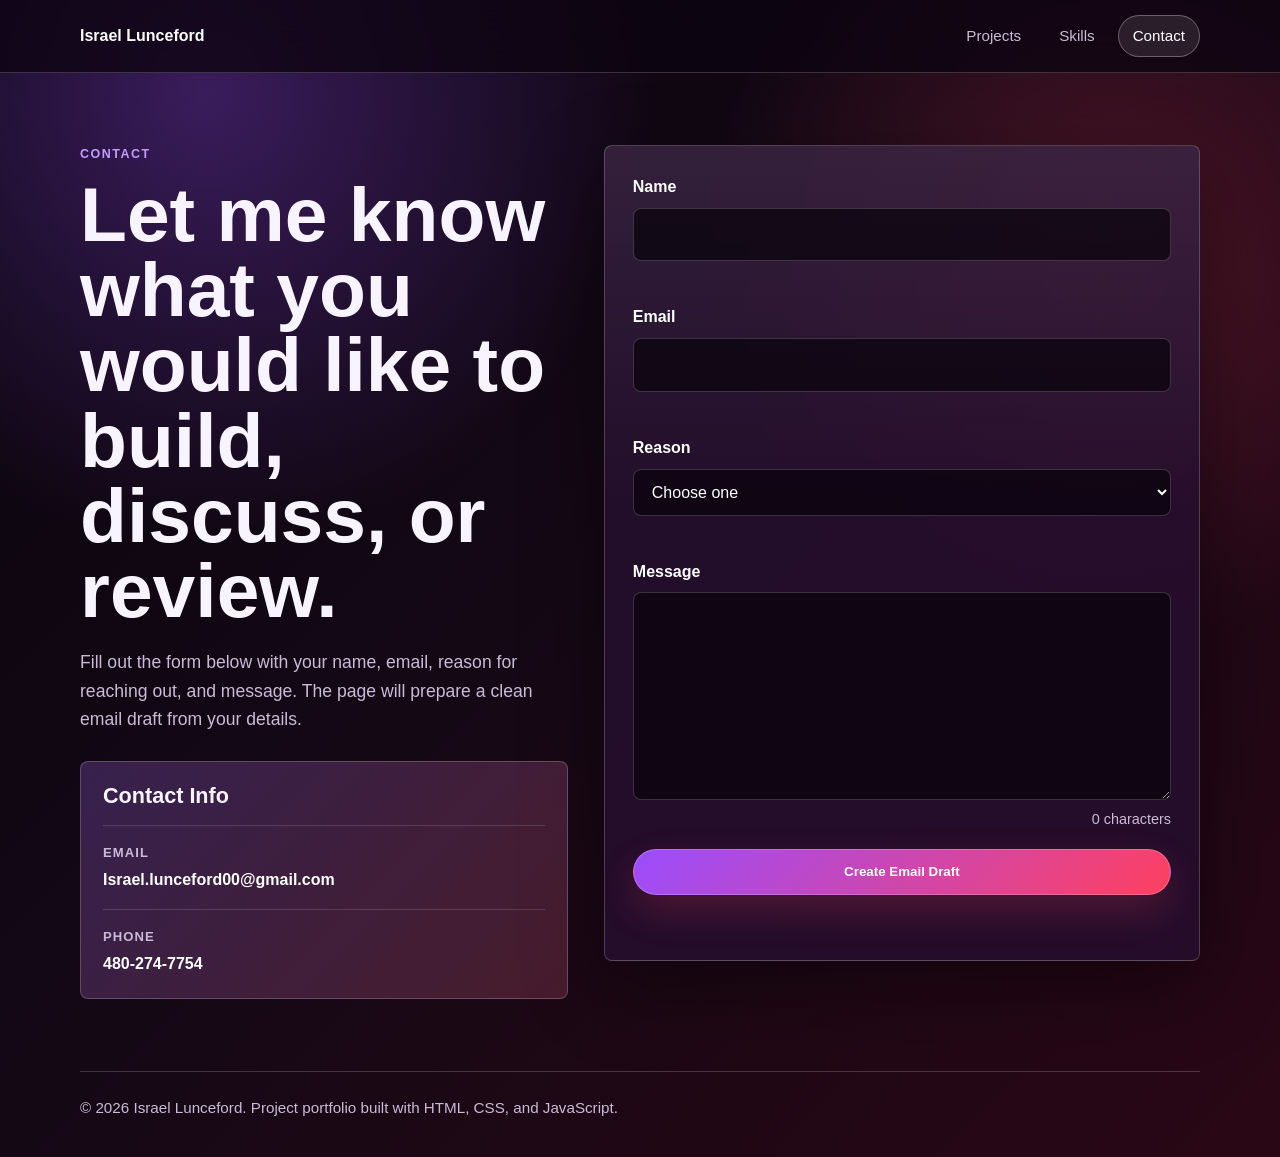
==== contact.html @ 555e94a7 "finish" ====
<!DOCTYPE html>
<html lang="en">
<head>
    <meta charset="UTF-8">
    <meta name="viewport" content="width=device-width, initial-scale=1.0">
    <title>Contact Israel Lunceford</title>
    <link rel="stylesheet" href="styles/styles.css">
    <script src="scripts/main.js" defer></script>
</head>
<body>
    <header class="site-header">
        <nav class="nav-shell" aria-label="Main navigation">
            <a class="brand" href="index.html">Israel Lunceford</a>
            <div class="nav-links">
                <a href="index.html#projects">Projects</a>
                <a href="index.html#skills">Skills</a>
                <a href="contact.html" aria-current="page">Contact</a>
            </div>
        </nav>
    </header>

    <main>
        <section class="contact-hero">
            <div class="contact-copy">
                <p class="eyebrow">Contact</p>
                <h1>Let me know what you would like to build, discuss, or review.</h1>
                <p class="hero-text">
                    Fill out the form below with your name, email, reason for reaching out, and message.
                    The page will prepare a clean email draft from your details.
                </p>

                <aside class="contact-info" aria-label="Direct contact information">
                    <h2>Contact Info</h2>
                    <div class="contact-method">
                        <span>Email</span>
                        <a href="mailto:Israel.lunceford00@gmail.com">Israel.lunceford00@gmail.com</a>
                    </div>
                    <div class="contact-method">
                        <span>Phone</span>
                        <a href="tel:+14802747754">480-274-7754</a>
                    </div>
                </aside>
            </div>

            <form class="contact-form" id="contactForm" novalidate>
                <div class="form-row">
                    <label for="name">Name</label>
                    <input type="text" id="name" name="name" autocomplete="name" required>
                    <span class="error-message" id="nameError"></span>
                </div>

                <div class="form-row">
                    <label for="email">Email</label>
                    <input type="email" id="email" name="email" autocomplete="email" required>
                    <span class="error-message" id="emailError"></span>
                </div>

                <div class="form-row">
                    <label for="reason">Reason</label>
                    <select id="reason" name="reason" required>
                        <option value="">Choose one</option>
                        <option value="Project Opportunity">Project Opportunity</option>
                        <option value="Portfolio Feedback">Portfolio Feedback</option>
                        <option value="Collaboration">Collaboration</option>
                        <option value="General Question">General Question</option>
                    </select>
                    <span class="error-message" id="reasonError"></span>
                </div>

                <div class="form-row">
                    <label for="message">Message</label>
                    <textarea id="message" name="message" rows="7" required></textarea>
                    <div class="form-helper">
                        <span class="error-message" id="messageError"></span>
                        <span id="characterCount">0 characters</span>
                    </div>
                </div>

                <button class="button primary form-submit" type="submit">Create Email Draft</button>
                <p class="form-status" id="formStatus" role="status" aria-live="polite"></p>
            </form>
        </section>
    </main>

    <footer class="site-footer">
        <p>&copy; 2026 Israel Lunceford. Project portfolio built with HTML, CSS, and JavaScript.</p>
    </footer>
</body>
</html>
---- styles/styles.css ----
:root {
    --ink: #f8f4ff;
    --muted: #c9bbd8;
    --bg: #130815;
    --bg-deep: #09040c;
    --panel: rgba(37, 15, 47, 0.84);
    --panel-strong: rgba(68, 24, 82, 0.82);
    --purple: #9a4dff;
    --purple-soft: #c39bff;
    --red: #ff405f;
    --red-dark: #9b102d;
    --line: rgba(255, 255, 255, 0.18);
    --shadow: 0 24px 80px rgba(0, 0, 0, 0.45);
}

* {
    box-sizing: border-box;
}

html {
    scroll-behavior: smooth;
}

body {
    margin: 0;
    color: var(--ink);
    font-family: Arial, Helvetica, sans-serif;
    line-height: 1.6;
    background:
        radial-gradient(circle at 16% 8%, rgba(154, 77, 255, 0.32), transparent 30%),
        radial-gradient(circle at 86% 22%, rgba(255, 64, 95, 0.24), transparent 28%),
        linear-gradient(135deg, var(--bg-deep), var(--bg) 42%, #2a0715);
    min-height: 100vh;
}

a {
    color: inherit;
    text-decoration: none;
}

.site-header {
    position: sticky;
    top: 0;
    z-index: 10;
    border-bottom: 1px solid var(--line);
    background: rgba(13, 5, 17, 0.78);
    backdrop-filter: blur(18px);
}

.nav-shell {
    width: min(1120px, calc(100% - 32px));
    min-height: 72px;
    margin: 0 auto;
    display: flex;
    align-items: center;
    justify-content: space-between;
    gap: 24px;
}

.brand {
    font-weight: 800;
    letter-spacing: 0;
    color: #ffffff;
}

.nav-links {
    display: flex;
    align-items: center;
    gap: 8px;
}

.nav-links a {
    border: 1px solid transparent;
    border-radius: 999px;
    padding: 8px 14px;
    color: var(--muted);
    font-size: 0.95rem;
    transition: border-color 160ms ease, color 160ms ease, background 160ms ease;
}

.nav-links a:hover {
    color: #ffffff;
    border-color: rgba(255, 255, 255, 0.22);
    background: rgba(255, 255, 255, 0.08);
}

.nav-links a[aria-current="page"] {
    color: #ffffff;
    border-color: rgba(255, 255, 255, 0.3);
    background: rgba(255, 255, 255, 0.1);
}

main {
    width: min(1120px, calc(100% - 32px));
    margin: 0 auto;
}

.hero {
    min-height: calc(100vh - 72px);
    display: grid;
    grid-template-columns: minmax(0, 1.25fr) minmax(300px, 0.75fr);
    align-items: center;
    gap: 36px;
    padding: 64px 0 48px;
}

.hero-copy {
    max-width: 760px;
}

.eyebrow {
    margin: 0 0 12px;
    color: var(--purple-soft);
    font-size: 0.78rem;
    font-weight: 800;
    letter-spacing: 0.12em;
    text-transform: uppercase;
}

h1,
h2,
h3,
p {
    margin-top: 0;
}

h1 {
    margin-bottom: 20px;
    font-size: clamp(2.55rem, 6vw, 5.6rem);
    line-height: 0.98;
    letter-spacing: 0;
    max-width: 900px;
}

h2 {
    margin-bottom: 14px;
    font-size: clamp(1.65rem, 3vw, 2.6rem);
    line-height: 1.08;
    letter-spacing: 0;
}

h3 {
    margin-bottom: 12px;
    font-size: 1.45rem;
    line-height: 1.2;
}

.hero-text,
.intro p,
.project-card p,
.site-footer p {
    color: var(--muted);
}

.hero-text {
    max-width: 680px;
    font-size: 1.1rem;
}

.hero-actions,
.contact-band {
    display: flex;
    align-items: center;
    gap: 14px;
    flex-wrap: wrap;
}

.button {
    display: inline-flex;
    align-items: center;
    justify-content: center;
    min-height: 46px;
    border-radius: 999px;
    padding: 12px 18px;
    font-weight: 800;
    transition: transform 160ms ease, border-color 160ms ease, background 160ms ease;
}

.button:hover,
.project-link:hover {
    transform: translateY(-2px);
}

.button.primary {
    border: 1px solid rgba(255, 255, 255, 0.2);
    color: #ffffff;
    background: linear-gradient(135deg, var(--purple), var(--red));
    box-shadow: 0 16px 38px rgba(255, 64, 95, 0.2);
}

.button.secondary {
    border: 1px solid rgba(255, 255, 255, 0.22);
    color: #ffffff;
    background: rgba(255, 255, 255, 0.08);
}

.hero-panel {
    display: grid;
    grid-template-columns: repeat(2, minmax(0, 1fr));
    gap: 14px;
    border: 1px solid var(--line);
    border-radius: 8px;
    padding: 18px;
    background: linear-gradient(145deg, rgba(68, 24, 82, 0.72), rgba(31, 9, 32, 0.78));
    box-shadow: var(--shadow);
}

.stat {
    min-height: 140px;
    border: 1px solid rgba(255, 255, 255, 0.16);
    border-radius: 8px;
    padding: 18px;
    background: rgba(255, 255, 255, 0.06);
    display: flex;
    flex-direction: column;
    justify-content: space-between;
}

.stat.wide {
    grid-column: 1 / -1;
}

.stat-number {
    color: #ffffff;
    font-size: 2rem;
    font-weight: 900;
}

.stat-label {
    color: var(--muted);
    font-weight: 700;
}

.section {
    padding: 72px 0;
}

.intro {
    display: grid;
    grid-template-columns: 1fr 0.82fr;
    gap: 32px;
    border-top: 1px solid var(--line);
    border-bottom: 1px solid var(--line);
}

.section-heading {
    max-width: 720px;
    margin-bottom: 26px;
}

.project-grid {
    display: grid;
    grid-template-columns: repeat(2, minmax(0, 1fr));
    gap: 18px;
}

.project-card {
    position: relative;
    overflow: hidden;
    border: 1px solid rgba(255, 255, 255, 0.18);
    border-radius: 8px;
    padding: 24px;
    background:
        linear-gradient(180deg, rgba(255, 255, 255, 0.07), transparent 42%),
        var(--panel);
    box-shadow: 0 18px 48px rgba(0, 0, 0, 0.22);
}

.project-card::before {
    content: "";
    position: absolute;
    inset: 0;
    border-top: 4px solid var(--red);
    pointer-events: none;
}

.project-card:nth-child(odd)::before {
    border-top-color: var(--purple);
}

.card-topline {
    display: flex;
    align-items: center;
    justify-content: space-between;
    gap: 12px;
    margin-bottom: 22px;
}

.project-number {
    color: rgba(255, 255, 255, 0.42);
    font-size: 1.8rem;
    font-weight: 900;
}

.project-type {
    border: 1px solid rgba(255, 255, 255, 0.18);
    border-radius: 999px;
    padding: 6px 10px;
    color: #ffffff;
    background: rgba(255, 255, 255, 0.08);
    font-size: 0.82rem;
    font-weight: 800;
}

.feature-list {
    display: grid;
    gap: 8px;
    margin: 20px 0 24px;
    padding: 0;
    list-style: none;
}

.feature-list li {
    border-left: 3px solid var(--red);
    padding-left: 12px;
    color: #efe7f7;
}

.project-card:nth-child(odd) .feature-list li {
    border-left-color: var(--purple-soft);
}

.project-actions {
    display: flex;
    align-items: center;
    flex-wrap: wrap;
    gap: 10px;
}

.project-link {
    display: inline-flex;
    align-items: center;
    justify-content: center;
    min-height: 42px;
    border: 1px solid rgba(255, 255, 255, 0.22);
    border-radius: 999px;
    padding: 10px 14px;
    color: #ffffff;
    font-weight: 800;
    background: rgba(255, 255, 255, 0.08);
    transition: transform 160ms ease, border-color 160ms ease, background 160ms ease;
}

.project-link.demo-link {
    border-color: rgba(255, 64, 95, 0.42);
    background: linear-gradient(135deg, rgba(154, 77, 255, 0.24), rgba(255, 64, 95, 0.28));
}

.project-link:hover {
    border-color: rgba(255, 255, 255, 0.42);
    background: rgba(255, 255, 255, 0.13);
}

.skills-section {
    border-top: 1px solid var(--line);
}

.skill-grid {
    display: grid;
    grid-template-columns: repeat(3, minmax(0, 1fr));
    gap: 14px;
}

.skill-pill {
    border: 1px solid rgba(255, 255, 255, 0.18);
    border-radius: 8px;
    padding: 18px;
    color: #ffffff;
    background: var(--panel-strong);
    font-weight: 800;
    text-align: center;
}

.contact-band {
    justify-content: space-between;
    border: 1px solid rgba(255, 255, 255, 0.2);
    border-radius: 8px;
    margin: 20px 0 72px;
    padding: 28px;
    background:
        linear-gradient(135deg, rgba(154, 77, 255, 0.28), rgba(255, 64, 95, 0.22)),
        rgba(255, 255, 255, 0.07);
}

.contact-band h2 {
    margin-bottom: 0;
}

.site-footer {
    width: min(1120px, calc(100% - 32px));
    margin: 0 auto;
    border-top: 1px solid var(--line);
    padding: 24px 0 36px;
}

.site-footer p {
    margin-bottom: 0;
    font-size: 0.95rem;
}

.contact-hero {
    min-height: calc(100vh - 72px);
    display: grid;
    grid-template-columns: minmax(0, 0.9fr) minmax(320px, 1.1fr);
    align-items: start;
    gap: 36px;
    padding: 72px 0;
}

.contact-copy {
    position: sticky;
    top: 112px;
}

.contact-info {
    border: 1px solid rgba(255, 255, 255, 0.2);
    border-radius: 8px;
    margin-top: 28px;
    padding: 22px;
    background:
        linear-gradient(135deg, rgba(154, 77, 255, 0.2), rgba(255, 64, 95, 0.14)),
        rgba(255, 255, 255, 0.06);
}

.contact-info h2 {
    margin-bottom: 18px;
    font-size: 1.35rem;
}

.contact-method {
    display: grid;
    gap: 4px;
    border-top: 1px solid rgba(255, 255, 255, 0.14);
    padding: 16px 0 0;
    margin-top: 16px;
}

.contact-method:first-of-type {
    margin-top: 0;
}

.contact-method span {
    color: var(--muted);
    font-size: 0.82rem;
    font-weight: 800;
    letter-spacing: 0.08em;
    text-transform: uppercase;
}

.contact-method a {
    color: #ffffff;
    font-weight: 800;
    overflow-wrap: anywhere;
    transition: color 160ms ease;
}

.contact-method a:hover {
    color: var(--purple-soft);
}

.contact-form {
    border: 1px solid rgba(255, 255, 255, 0.2);
    border-radius: 8px;
    padding: 28px;
    background:
        linear-gradient(180deg, rgba(255, 255, 255, 0.08), transparent 44%),
        var(--panel);
    box-shadow: var(--shadow);
}

.form-row {
    display: grid;
    gap: 8px;
    margin-bottom: 18px;
}

label {
    color: #ffffff;
    font-weight: 800;
}

input,
select,
textarea {
    width: 100%;
    border: 1px solid rgba(255, 255, 255, 0.18);
    border-radius: 8px;
    padding: 13px 14px;
    color: #ffffff;
    background: rgba(9, 4, 12, 0.72);
    font: inherit;
    outline: none;
    transition: border-color 160ms ease, box-shadow 160ms ease, background 160ms ease;
}

select {
    cursor: pointer;
}

textarea {
    min-height: 180px;
    resize: vertical;
}

input:focus,
select:focus,
textarea:focus {
    border-color: var(--purple-soft);
    box-shadow: 0 0 0 4px rgba(154, 77, 255, 0.18);
    background: rgba(9, 4, 12, 0.9);
}

.input-error {
    border-color: var(--red);
    box-shadow: 0 0 0 4px rgba(255, 64, 95, 0.16);
}

.error-message,
.form-helper,
.form-status {
    color: var(--muted);
    font-size: 0.9rem;
}

.error-message {
    min-height: 1.2em;
    color: #ff9caf;
    font-weight: 700;
}

.form-helper {
    display: flex;
    align-items: center;
    justify-content: space-between;
    gap: 12px;
}

.form-submit {
    width: 100%;
    border: 0;
    cursor: pointer;
}

.form-status {
    min-height: 1.5em;
    margin: 16px 0 0;
    text-align: center;
}

.form-status.status-error {
    color: #ffb3c1;
}

@media (max-width: 820px) {
    .nav-shell {
        min-height: auto;
        padding: 18px 0;
        align-items: flex-start;
        flex-direction: column;
    }

    .nav-links {
        width: 100%;
        justify-content: space-between;
    }

    .nav-links a {
        padding-inline: 10px;
    }

    .hero,
    .intro,
    .contact-hero {
        grid-template-columns: 1fr;
    }

    .contact-copy {
        position: static;
    }

    .hero {
        min-height: auto;
        padding-top: 52px;
    }

    .project-grid,
    .skill-grid {
        grid-template-columns: 1fr;
    }
}

@media (max-width: 520px) {
    main,
    .nav-shell,
    .site-footer {
        width: min(100% - 24px, 1120px);
    }

    .hero-panel {
        grid-template-columns: 1fr;
    }

    .stat.wide {
        grid-column: auto;
    }

    .project-card,
    .contact-band,
    .contact-form {
        padding: 20px;
    }

    .button,
    .project-link {
        width: 100%;
    }
}
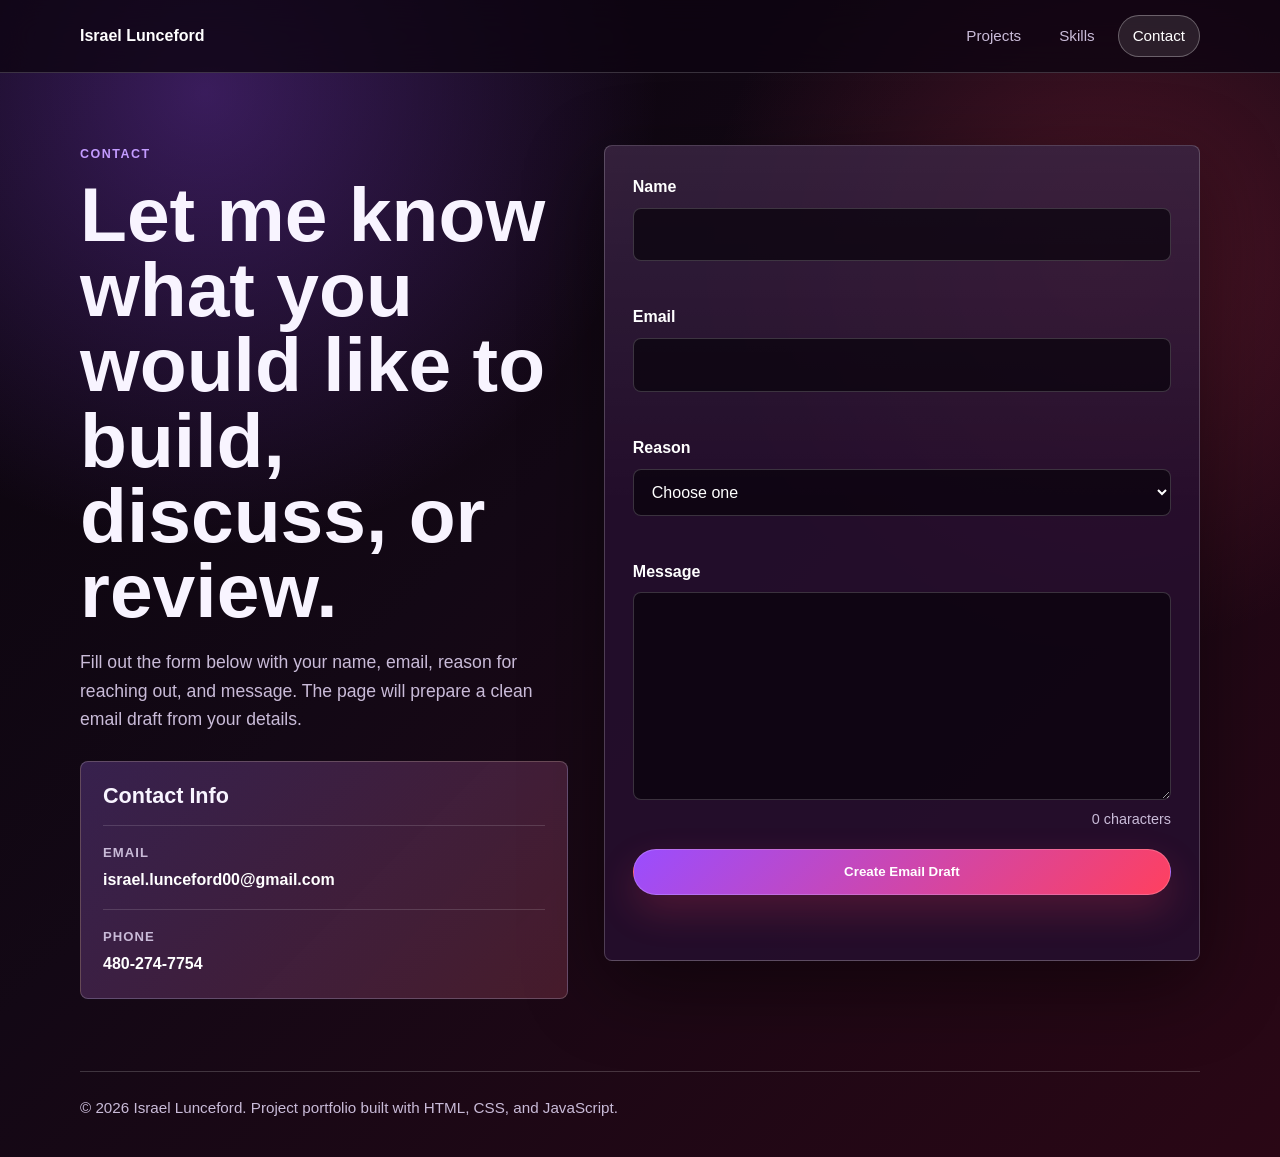
==== commit 3834c738: "final" ====
--- a/contact.html
+++ b/contact.html
@@ -33,7 +33,7 @@
                     <h2>Contact Info</h2>
                     <div class="contact-method">
                         <span>Email</span>
-                        <a href="mailto:Israel.lunceford00@gmail.com">Israel.lunceford00@gmail.com</a>
+                        <a href="mailto:israel.lunceford00@gmail.com">israel.lunceford00@gmail.com</a>
                     </div>
                     <div class="contact-method">
                         <span>Phone</span>
--- a/styles/styles.css
+++ b/styles/styles.css
@@ -386,6 +386,50 @@
     margin-bottom: 0;
 }
 
+.mini-form,
+.recommendation-panel {
+    border: 1px solid rgba(255, 255, 255, 0.2);
+    border-radius: 8px;
+    padding: 24px;
+    background:
+        linear-gradient(135deg, rgba(154, 77, 255, 0.2), rgba(255, 64, 95, 0.14)),
+        rgba(255, 255, 255, 0.06);
+}
+
+.recommendation-panel {
+    margin: 0 0 32px;
+    box-shadow: 0 18px 48px rgba(0, 0, 0, 0.22);
+}
+
+.recommendation-panel p:last-child {
+    margin-bottom: 0;
+}
+
+.message-preview {
+    margin-bottom: 18px;
+}
+
+.errorlist {
+    display: grid;
+    gap: 4px;
+    margin: 0;
+    padding: 0;
+    color: #ff9caf;
+    font-size: 0.9rem;
+    font-weight: 700;
+    list-style: none;
+}
+
+.report-page h1 {
+    margin-bottom: 18px;
+}
+
+.report-grid {
+    display: grid;
+    grid-template-columns: 1.15fr 0.85fr;
+    gap: 18px;
+}
+
 .site-footer {
     width: min(1120px, calc(100% - 32px));
     margin: 0 auto;
@@ -584,7 +628,8 @@
     }
 
     .project-grid,
-    .skill-grid {
+    .skill-grid,
+    .report-grid {
         grid-template-columns: 1fr;
     }
 }
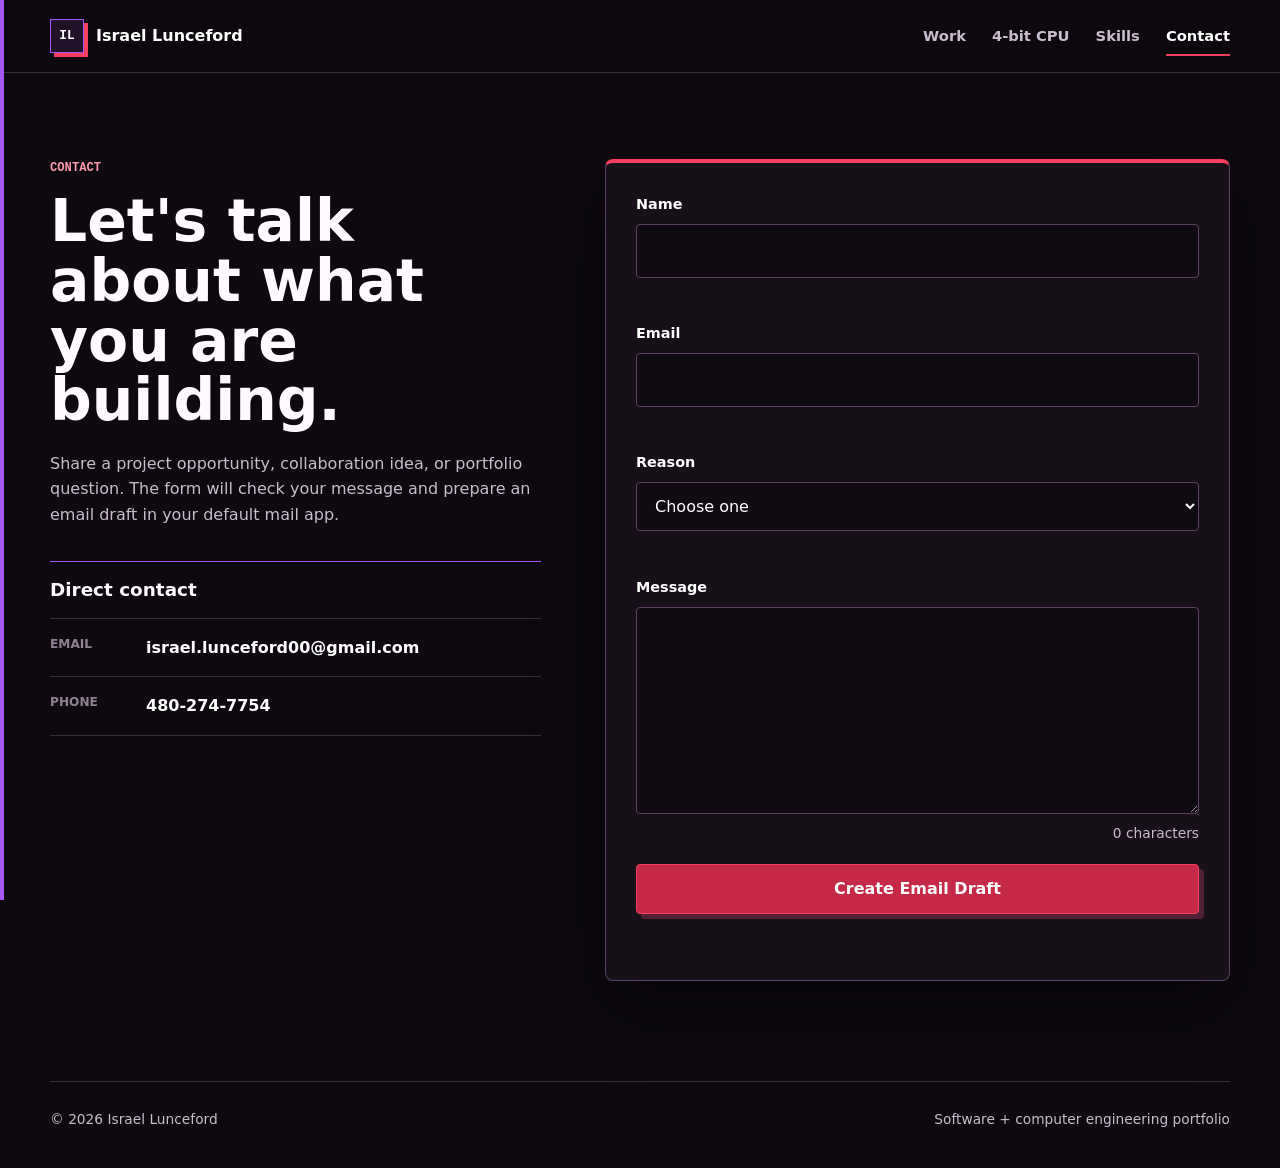
==== commit 11ee0769: "updates" ====
--- a/contact.html
+++ b/contact.html
@@ -3,6 +3,7 @@
 <head>
     <meta charset="UTF-8">
     <meta name="viewport" content="width=device-width, initial-scale=1.0">
+    <meta name="description" content="Contact Israel Lunceford about software development, computer engineering, collaboration, or portfolio feedback.">
     <title>Contact Israel Lunceford</title>
     <link rel="stylesheet" href="styles/styles.css">
     <script src="scripts/main.js" defer></script>
@@ -10,27 +11,31 @@
 <body>
     <header class="site-header">
         <nav class="nav-shell" aria-label="Main navigation">
-            <a class="brand" href="index.html">Israel Lunceford</a>
+            <a class="brand" href="index.html" aria-label="Israel Lunceford home">
+                <span class="brand-mark">IL</span>
+                <span>Israel Lunceford</span>
+            </a>
             <div class="nav-links">
-                <a href="index.html#projects">Projects</a>
+                <a href="index.html#projects">Work</a>
+                <a href="index.html#cpu">4-bit CPU</a>
                 <a href="index.html#skills">Skills</a>
                 <a href="contact.html" aria-current="page">Contact</a>
             </div>
         </nav>
     </header>
 
-    <main>
+    <main class="page-main">
         <section class="contact-hero">
-            <div class="contact-copy">
+            <div class="contact-copy" data-reveal>
                 <p class="eyebrow">Contact</p>
-                <h1>Let me know what you would like to build, discuss, or review.</h1>
-                <p class="hero-text">
-                    Fill out the form below with your name, email, reason for reaching out, and message.
-                    The page will prepare a clean email draft from your details.
+                <h1>Let&#39;s talk about what you are building.</h1>
+                <p class="page-copy">
+                    Share a project opportunity, collaboration idea, or portfolio question. The form will
+                    check your message and prepare an email draft in your default mail app.
                 </p>
 
                 <aside class="contact-info" aria-label="Direct contact information">
-                    <h2>Contact Info</h2>
+                    <h2>Direct contact</h2>
                     <div class="contact-method">
                         <span>Email</span>
                         <a href="mailto:israel.lunceford00@gmail.com">israel.lunceford00@gmail.com</a>
@@ -42,7 +47,7 @@
                 </aside>
             </div>
 
-            <form class="contact-form" id="contactForm" novalidate>
+            <form class="contact-form" id="contactForm" novalidate data-reveal>
                 <div class="form-row">
                     <label for="name">Name</label>
                     <input type="text" id="name" name="name" autocomplete="name" required>
@@ -83,7 +88,8 @@
     </main>
 
     <footer class="site-footer">
-        <p>&copy; 2026 Israel Lunceford. Project portfolio built with HTML, CSS, and JavaScript.</p>
+        <p>&copy; <span data-current-year>2026</span> Israel Lunceford</p>
+        <p>Software + computer engineering portfolio</p>
     </footer>
 </body>
 </html>
--- a/styles/styles.css
+++ b/styles/styles.css
@@ -1,16 +1,20 @@
 :root {
-    --ink: #f8f4ff;
-    --muted: #c9bbd8;
-    --bg: #130815;
-    --bg-deep: #09040c;
-    --panel: rgba(37, 15, 47, 0.84);
-    --panel-strong: rgba(68, 24, 82, 0.82);
-    --purple: #9a4dff;
-    --purple-soft: #c39bff;
-    --red: #ff405f;
-    --red-dark: #9b102d;
-    --line: rgba(255, 255, 255, 0.18);
-    --shadow: 0 24px 80px rgba(0, 0, 0, 0.45);
+    --ink: #fffaff;
+    --muted: #c9bdcd;
+    --faint: #8e8192;
+    --bg: #0d090f;
+    --surface: #171019;
+    --surface-raised: #211624;
+    --purple: #a855f7;
+    --purple-soft: #d1a8ff;
+    --red: #f43f5e;
+    --red-soft: #ff9aad;
+    --gold: #f2c96d;
+    --green: #63d6a5;
+    --line: #3a2b3f;
+    --line-strong: #5b4262;
+    --shadow: 0 26px 70px rgba(0, 0, 0, 0.38);
+    --content: 1180px;
 }
 
 * {
@@ -19,18 +23,30 @@
 
 html {
     scroll-behavior: smooth;
+    scroll-padding-top: 92px;
 }
 
 body {
+    min-height: 100vh;
     margin: 0;
     color: var(--ink);
-    font-family: Arial, Helvetica, sans-serif;
+    background: var(--bg);
+    font-family: Inter, ui-sans-serif, system-ui, -apple-system, BlinkMacSystemFont, "Segoe UI", sans-serif;
     line-height: 1.6;
-    background:
-        radial-gradient(circle at 16% 8%, rgba(154, 77, 255, 0.32), transparent 30%),
-        radial-gradient(circle at 86% 22%, rgba(255, 64, 95, 0.24), transparent 28%),
-        linear-gradient(135deg, var(--bg-deep), var(--bg) 42%, #2a0715);
-    min-height: 100vh;
+}
+
+body::before {
+    position: fixed;
+    inset: 0 auto 0 0;
+    width: 4px;
+    background: var(--purple);
+    content: "";
+    z-index: 30;
+}
+
+::selection {
+    color: #ffffff;
+    background: #8a2049;
 }
 
 a {
@@ -38,105 +54,59 @@
     text-decoration: none;
 }
 
-.site-header {
-    position: sticky;
-    top: 0;
-    z-index: 10;
-    border-bottom: 1px solid var(--line);
-    background: rgba(13, 5, 17, 0.78);
-    backdrop-filter: blur(18px);
-}
-
-.nav-shell {
-    width: min(1120px, calc(100% - 32px));
-    min-height: 72px;
-    margin: 0 auto;
-    display: flex;
-    align-items: center;
-    justify-content: space-between;
-    gap: 24px;
-}
-
-.brand {
-    font-weight: 800;
-    letter-spacing: 0;
-    color: #ffffff;
-}
-
-.nav-links {
-    display: flex;
-    align-items: center;
-    gap: 8px;
-}
-
-.nav-links a {
-    border: 1px solid transparent;
-    border-radius: 999px;
-    padding: 8px 14px;
-    color: var(--muted);
-    font-size: 0.95rem;
-    transition: border-color 160ms ease, color 160ms ease, background 160ms ease;
-}
-
-.nav-links a:hover {
-    color: #ffffff;
-    border-color: rgba(255, 255, 255, 0.22);
-    background: rgba(255, 255, 255, 0.08);
-}
-
-.nav-links a[aria-current="page"] {
-    color: #ffffff;
-    border-color: rgba(255, 255, 255, 0.3);
-    background: rgba(255, 255, 255, 0.1);
-}
-
-main {
-    width: min(1120px, calc(100% - 32px));
-    margin: 0 auto;
-}
-
-.hero {
-    min-height: calc(100vh - 72px);
-    display: grid;
-    grid-template-columns: minmax(0, 1.25fr) minmax(300px, 0.75fr);
-    align-items: center;
-    gap: 36px;
-    padding: 64px 0 48px;
-}
-
-.hero-copy {
-    max-width: 760px;
-}
-
-.eyebrow {
-    margin: 0 0 12px;
-    color: var(--purple-soft);
-    font-size: 0.78rem;
-    font-weight: 800;
-    letter-spacing: 0.12em;
-    text-transform: uppercase;
+img {
+    display: block;
+    max-width: 100%;
+}
+
+button,
+input,
+select,
+textarea {
+    font: inherit;
+}
+
+a:focus-visible,
+button:focus-visible,
+input:focus-visible,
+select:focus-visible,
+textarea:focus-visible {
+    outline: 3px solid var(--gold);
+    outline-offset: 3px;
 }
 
 h1,
 h2,
 h3,
-p {
+p,
+dl,
+dd {
     margin-top: 0;
 }
 
+h1,
+h2,
+h3,
+.brand,
+.button,
+.project-label,
+.console-header,
+.project-type,
+.eyebrow {
+    letter-spacing: 0;
+}
+
 h1 {
-    margin-bottom: 20px;
-    font-size: clamp(2.55rem, 6vw, 5.6rem);
-    line-height: 0.98;
-    letter-spacing: 0;
-    max-width: 900px;
+    max-width: 850px;
+    margin-bottom: 14px;
+    font-size: 5.25rem;
+    line-height: 0.94;
 }
 
 h2 {
-    margin-bottom: 14px;
-    font-size: clamp(1.65rem, 3vw, 2.6rem);
-    line-height: 1.08;
-    letter-spacing: 0;
+    margin-bottom: 16px;
+    font-size: 2.75rem;
+    line-height: 1.05;
 }
 
 h3 {
@@ -145,165 +115,751 @@
     line-height: 1.2;
 }
 
-.hero-text,
-.intro p,
-.project-card p,
-.site-footer p {
-    color: var(--muted);
-}
-
-.hero-text {
-    max-width: 680px;
-    font-size: 1.1rem;
-}
-
-.hero-actions,
-.contact-band {
+code {
+    color: var(--purple-soft);
+    font-family: "Cascadia Code", "SFMono-Regular", Consolas, monospace;
+    overflow-wrap: anywhere;
+}
+
+.site-header {
+    position: sticky;
+    top: 0;
+    z-index: 20;
+    border-bottom: 1px solid var(--line);
+    background: rgba(13, 9, 15, 0.94);
+    backdrop-filter: blur(16px);
+}
+
+.nav-shell,
+main,
+.site-footer {
+    width: min(var(--content), calc(100% - 48px));
+    margin-inline: auto;
+}
+
+.nav-shell {
+    min-height: 72px;
     display: flex;
     align-items: center;
-    gap: 14px;
+    justify-content: space-between;
+    gap: 28px;
+}
+
+.brand {
+    display: inline-flex;
+    align-items: center;
+    gap: 12px;
+    color: #ffffff;
+    font-weight: 850;
+}
+
+.brand-mark {
+    width: 34px;
+    height: 34px;
+    display: inline-grid;
+    place-items: center;
+    border: 1px solid var(--purple);
+    color: #ffffff;
+    background: #211227;
+    box-shadow: 4px 4px 0 var(--red);
+    font-family: "Cascadia Code", Consolas, monospace;
+    font-size: 0.8rem;
+}
+
+.nav-links {
+    display: flex;
+    align-items: center;
+    gap: 26px;
+}
+
+.nav-links a {
+    position: relative;
+    color: var(--muted);
+    font-size: 0.92rem;
+    font-weight: 700;
+    transition: color 160ms ease;
+}
+
+.nav-links a::after {
+    position: absolute;
+    right: 0;
+    bottom: -8px;
+    left: 0;
+    height: 2px;
+    background: var(--red);
+    content: "";
+    transform: scaleX(0);
+    transform-origin: left;
+    transition: transform 160ms ease;
+}
+
+.nav-links a:hover,
+.nav-links a[aria-current="page"] {
+    color: #ffffff;
+}
+
+.nav-links a:hover::after,
+.nav-links a[aria-current="page"]::after {
+    transform: scaleX(1);
+}
+
+.hero {
+    min-height: calc(100svh - 112px);
+    display: grid;
+    grid-template-columns: minmax(0, 1.2fr) minmax(330px, 0.8fr);
+    align-content: center;
+    gap: 42px 60px;
+    padding: 76px 0 46px;
+}
+
+.hero-copy {
+    max-width: 760px;
+}
+
+.eyebrow {
+    margin-bottom: 14px;
+    color: var(--red-soft);
+    font-family: "Cascadia Code", "SFMono-Regular", Consolas, monospace;
+    font-size: 0.76rem;
+    font-weight: 800;
+    text-transform: uppercase;
+}
+
+.hero-kicker {
+    max-width: 690px;
+    margin-bottom: 16px;
+    color: var(--purple-soft);
+    font-size: 1.5rem;
+    font-weight: 750;
+}
+
+.hero-text,
+.split-heading > p,
+.project-card p,
+.cpu-copy > p,
+.capability-grid p,
+.contact-band p,
+.page-copy,
+.site-footer p,
+.recommendation-panel p {
+    color: var(--muted);
+}
+
+.hero-text {
+    max-width: 660px;
+    margin-bottom: 30px;
+    font-size: 1.08rem;
+}
+
+.hero-actions,
+.project-actions {
+    display: flex;
+    align-items: center;
     flex-wrap: wrap;
+    gap: 12px;
 }
 
 .button {
+    min-height: 46px;
     display: inline-flex;
     align-items: center;
     justify-content: center;
-    min-height: 46px;
-    border-radius: 999px;
-    padding: 12px 18px;
-    font-weight: 800;
-    transition: transform 160ms ease, border-color 160ms ease, background 160ms ease;
-}
-
-.button:hover,
-.project-link:hover {
+    border: 1px solid transparent;
+    border-radius: 4px;
+    padding: 11px 18px;
+    font-weight: 850;
+    transition: background 160ms ease, border-color 160ms ease, color 160ms ease, transform 160ms ease;
+}
+
+.button:hover {
     transform: translateY(-2px);
 }
 
 .button.primary {
-    border: 1px solid rgba(255, 255, 255, 0.2);
-    color: #ffffff;
-    background: linear-gradient(135deg, var(--purple), var(--red));
-    box-shadow: 0 16px 38px rgba(255, 64, 95, 0.2);
+    border-color: var(--red);
+    color: #ffffff;
+    background: #c62948;
+    box-shadow: 5px 5px 0 #512034;
+}
+
+.button.primary:hover {
+    background: var(--red);
 }
 
 .button.secondary {
-    border: 1px solid rgba(255, 255, 255, 0.22);
-    color: #ffffff;
-    background: rgba(255, 255, 255, 0.08);
-}
-
-.hero-panel {
-    display: grid;
-    grid-template-columns: repeat(2, minmax(0, 1fr));
+    border-color: var(--line-strong);
+    color: #ffffff;
+    background: var(--surface-raised);
+}
+
+.button.secondary:hover {
+    border-color: var(--purple);
+    color: var(--purple-soft);
+}
+
+.hero-console {
+    border: 1px solid var(--line-strong);
+    border-top: 4px solid var(--purple);
+    background: #120d14;
+    box-shadow: var(--shadow);
+}
+
+.console-header,
+.machine-toolbar {
+    min-height: 44px;
+    display: flex;
+    align-items: center;
+    justify-content: space-between;
     gap: 14px;
-    border: 1px solid var(--line);
-    border-radius: 8px;
-    padding: 18px;
-    background: linear-gradient(145deg, rgba(68, 24, 82, 0.72), rgba(31, 9, 32, 0.78));
+    border-bottom: 1px solid var(--line);
+    padding: 10px 16px;
+    color: var(--faint);
+    font-family: "Cascadia Code", "SFMono-Regular", Consolas, monospace;
+    font-size: 0.72rem;
+    font-weight: 800;
+}
+
+.status-indicator {
+    display: inline-flex;
+    align-items: center;
+    gap: 7px;
+    color: var(--green);
+}
+
+.status-indicator > span {
+    width: 7px;
+    height: 7px;
+    border-radius: 50%;
+    background: var(--green);
+    box-shadow: 0 0 14px rgba(99, 214, 165, 0.75);
+}
+
+.console-list {
+    margin: 0;
+    padding: 8px 20px 4px;
+}
+
+.console-list > div {
+    min-height: 62px;
+    display: grid;
+    grid-template-columns: 110px 1fr;
+    align-items: center;
+    gap: 16px;
+    border-bottom: 1px solid var(--line);
+}
+
+.console-list > div:last-child {
+    border-bottom: 0;
+}
+
+.console-list dt {
+    color: var(--faint);
+    font-size: 0.76rem;
+    font-weight: 800;
+    text-transform: uppercase;
+}
+
+.console-list dd {
+    margin: 0;
+    color: #ffffff;
+    font-family: "Cascadia Code", "SFMono-Regular", Consolas, monospace;
+    font-weight: 700;
+    text-align: right;
+}
+
+.console-signal {
+    height: 62px;
+    display: flex;
+    align-items: flex-end;
+    gap: 7px;
+    border-top: 1px solid var(--line);
+    padding: 12px 20px;
+    overflow: hidden;
+}
+
+.console-signal span {
+    width: 18px;
+    height: 16px;
+    border-top: 3px solid var(--red);
+    border-right: 3px solid var(--red);
+}
+
+.console-signal span:nth-child(2n) {
+    height: 34px;
+    border-color: var(--purple);
+}
+
+.hero-index {
+    grid-column: 1 / -1;
+    display: grid;
+    grid-template-columns: repeat(3, minmax(0, 1fr));
+    border-top: 1px solid var(--line);
+    border-bottom: 1px solid var(--line);
+}
+
+.hero-index > div {
+    min-height: 94px;
+    display: grid;
+    grid-template-columns: 36px 1fr;
+    align-content: center;
+    gap: 0 14px;
+    padding: 18px 22px;
+    border-left: 1px solid var(--line);
+}
+
+.hero-index > div:first-child {
+    border-left: 0;
+}
+
+.hero-index span {
+    grid-row: 1 / span 2;
+    color: var(--red-soft);
+    font-family: "Cascadia Code", Consolas, monospace;
+    font-size: 0.8rem;
+}
+
+.hero-index strong {
+    color: #ffffff;
+    font-size: 0.95rem;
+}
+
+.hero-index small {
+    color: var(--faint);
+}
+
+.section {
+    padding: 100px 0;
+    border-top: 1px solid var(--line);
+}
+
+.section-heading {
+    max-width: 780px;
+    margin-bottom: 42px;
+}
+
+.split-heading {
+    max-width: none;
+    display: grid;
+    grid-template-columns: minmax(0, 1.2fr) minmax(280px, 0.8fr);
+    align-items: end;
+    gap: 50px;
+}
+
+.split-heading h2,
+.split-heading > p {
+    margin-bottom: 0;
+}
+
+.cpu-layout {
+    display: grid;
+    grid-template-columns: minmax(0, 1.25fr) minmax(320px, 0.75fr);
+    align-items: center;
+    gap: 48px;
+}
+
+.cpu-machine {
+    min-width: 0;
+    border: 1px solid var(--line-strong);
+    border-top: 4px solid var(--red);
+    background: #100b12;
     box-shadow: var(--shadow);
 }
 
-.stat {
-    min-height: 140px;
-    border: 1px solid rgba(255, 255, 255, 0.16);
-    border-radius: 8px;
-    padding: 18px;
-    background: rgba(255, 255, 255, 0.06);
+.machine-toolbar {
+    color: var(--muted);
+}
+
+.logic-route {
+    display: grid;
+    grid-template-columns: minmax(0, 1fr) 26px minmax(0, 1fr) 26px minmax(0, 1fr);
+    align-items: center;
+    padding: 26px;
+}
+
+.logic-node {
+    min-height: 112px;
     display: flex;
     flex-direction: column;
     justify-content: space-between;
-}
-
-.stat.wide {
-    grid-column: 1 / -1;
-}
-
-.stat-number {
-    color: #ffffff;
+    border: 1px solid var(--line-strong);
+    padding: 16px;
+    background: #1a121d;
+}
+
+.logic-node span {
+    color: var(--gold);
+    font-family: "Cascadia Code", Consolas, monospace;
+    font-size: 0.72rem;
+    font-weight: 800;
+}
+
+.logic-node strong {
+    font-size: 0.9rem;
+    line-height: 1.2;
+}
+
+.purple-node {
+    border-color: #704398;
+    box-shadow: inset 0 4px 0 var(--purple);
+}
+
+.red-node {
+    border-color: #85394b;
+    box-shadow: inset 0 4px 0 var(--red);
+}
+
+.logic-arrow {
+    color: var(--faint);
+    font-family: "Cascadia Code", Consolas, monospace;
+    font-size: 1.25rem;
+    text-align: center;
+}
+
+.machine-bus {
+    position: relative;
+    height: 46px;
+    display: grid;
+    place-items: center;
+}
+
+.machine-bus::before,
+.machine-bus::after {
+    position: absolute;
+    left: 10%;
+    width: 80%;
+    height: 1px;
+    background: var(--purple);
+    content: "";
+}
+
+.machine-bus::before {
+    top: 12px;
+}
+
+.machine-bus::after {
+    bottom: 12px;
+    background: var(--red);
+}
+
+.machine-bus span {
+    position: relative;
+    z-index: 1;
+    padding: 2px 9px;
+    color: var(--faint);
+    background: #100b12;
+    font-family: "Cascadia Code", Consolas, monospace;
+    font-size: 0.65rem;
+}
+
+.lower-route {
+    padding-top: 18px;
+}
+
+.machine-footer {
+    display: grid;
+    grid-template-columns: repeat(4, 1fr);
+    border-top: 1px solid var(--line);
+}
+
+.machine-footer span {
+    padding: 10px;
+    border-left: 1px solid var(--line);
+    color: var(--faint);
+    font-family: "Cascadia Code", Consolas, monospace;
+    font-size: 0.68rem;
+    text-align: center;
+}
+
+.machine-footer span:first-child {
+    border-left: 0;
+}
+
+.project-label {
+    margin-bottom: 10px;
+    color: var(--red-soft);
+    font-family: "Cascadia Code", Consolas, monospace;
+    font-size: 0.74rem;
+    font-weight: 800;
+    text-transform: uppercase;
+}
+
+.cpu-copy h3 {
     font-size: 2rem;
-    font-weight: 900;
-}
-
-.stat-label {
+}
+
+.cpu-facts {
+    display: grid;
+    grid-template-columns: repeat(2, minmax(0, 1fr));
+    margin: 28px 0;
+    border-top: 1px solid var(--line);
+}
+
+.cpu-facts > div {
+    padding: 14px 12px 14px 0;
+    border-bottom: 1px solid var(--line);
+}
+
+.cpu-facts > div:nth-child(2n) {
+    padding-left: 14px;
+    border-left: 1px solid var(--line);
+}
+
+.cpu-facts dt {
+    color: var(--faint);
+    font-size: 0.74rem;
+    font-weight: 800;
+    text-transform: uppercase;
+}
+
+.cpu-facts dd {
+    margin: 3px 0 0;
+    color: #ffffff;
+    font-weight: 750;
+}
+
+.compatibility-note {
+    margin: 20px 0 0;
+    padding-left: 14px;
+    border-left: 3px solid var(--gold);
     color: var(--muted);
-    font-weight: 700;
-}
-
-.section {
-    padding: 72px 0;
-}
-
-.intro {
-    display: grid;
-    grid-template-columns: 1fr 0.82fr;
-    gap: 32px;
+    font-size: 0.84rem;
+}
+
+.run-guide {
+    display: grid;
+    grid-template-columns: 300px 1fr;
+    gap: 46px;
+    margin-top: 66px;
+    padding: 36px 0 0;
+    border-top: 1px solid var(--line-strong);
+}
+
+.run-guide-heading h3 {
+    margin-bottom: 0;
+    font-size: 1.8rem;
+}
+
+.run-steps {
+    display: grid;
+    grid-template-columns: repeat(2, minmax(0, 1fr));
+    gap: 0 28px;
+    margin: 0;
+    padding: 0;
+    list-style: none;
+}
+
+.run-steps li {
+    display: grid;
+    grid-template-columns: 32px 1fr;
+    gap: 2px 12px;
+    border-top: 1px solid var(--line);
+    padding: 16px 0 20px;
+}
+
+.run-steps li:nth-child(-n + 2) {
+    border-top-color: var(--purple);
+}
+
+.run-steps span {
+    grid-row: 1 / span 2;
+    color: var(--red-soft);
+    font-family: "Cascadia Code", Consolas, monospace;
+    font-size: 0.74rem;
+    font-weight: 800;
+}
+
+.run-steps strong {
+    color: #ffffff;
+}
+
+.run-steps p {
+    margin: 2px 0 0;
+    color: var(--muted);
+    font-size: 0.9rem;
+}
+
+.rom-programmer {
+    display: grid;
+    grid-template-columns: minmax(280px, 0.8fr) minmax(0, 1.2fr);
+    gap: 52px;
+    margin-top: 46px;
+    padding: 38px 0;
+    border-top: 1px solid var(--purple);
+    border-bottom: 1px solid var(--red);
+}
+
+.rom-program-copy > p:not(.eyebrow) {
+    color: var(--muted);
+}
+
+.rom-facts {
+    display: grid;
+    grid-template-columns: repeat(2, minmax(0, 1fr));
+    margin: 24px 0;
     border-top: 1px solid var(--line);
     border-bottom: 1px solid var(--line);
 }
 
-.section-heading {
-    max-width: 720px;
-    margin-bottom: 26px;
+.rom-facts > div {
+    padding: 12px 0;
+}
+
+.rom-facts > div + div {
+    padding-left: 14px;
+    border-left: 1px solid var(--line);
+}
+
+.rom-facts dt {
+    color: var(--faint);
+    font-size: 0.7rem;
+    font-weight: 800;
+    text-transform: uppercase;
+}
+
+.rom-facts dd {
+    margin: 2px 0 0;
+    color: #ffffff;
+    font-weight: 750;
+}
+
+.rom-load-steps {
+    display: grid;
+    gap: 0;
+    margin: 0 0 22px;
+    padding: 0;
+    list-style: none;
+}
+
+.rom-load-steps li {
+    display: grid;
+    grid-template-columns: 38px 1fr;
+    gap: 12px;
+    border-top: 1px solid var(--line);
+    padding: 11px 0;
+}
+
+.rom-load-steps li:first-child {
+    border-top-color: var(--purple);
+}
+
+.rom-load-steps span {
+    color: var(--red-soft);
+    font-family: "Cascadia Code", Consolas, monospace;
+    font-size: 0.72rem;
+    font-weight: 800;
+}
+
+.rom-load-steps p {
+    margin: 0;
+    color: var(--muted);
+    font-size: 0.9rem;
+}
+
+.rom-load-steps strong {
+    color: #ffffff;
+}
+
+.rom-preview {
+    margin: 0;
+    overflow-x: auto;
+    border: 1px solid var(--line-strong);
+    border-left: 4px solid var(--purple);
+    border-radius: 4px;
+    padding: 16px;
+    color: var(--purple-soft);
+    background: #080509;
+    font-size: 0.82rem;
+    line-height: 1.75;
+}
+
+.rom-preview code {
+    color: inherit;
 }
 
 .project-grid {
     display: grid;
     grid-template-columns: repeat(2, minmax(0, 1fr));
-    gap: 18px;
+    gap: 22px;
 }
 
 .project-card {
+    min-width: 0;
+    overflow: hidden;
+    border: 1px solid var(--line);
+    border-radius: 8px;
+    background: var(--surface);
+    transition: border-color 180ms ease, transform 180ms ease;
+}
+
+.project-card:hover {
+    border-color: var(--line-strong);
+    transform: translateY(-4px);
+}
+
+.project-media {
     position: relative;
+    aspect-ratio: 16 / 9;
+    display: block;
     overflow: hidden;
-    border: 1px solid rgba(255, 255, 255, 0.18);
-    border-radius: 8px;
+    border-bottom: 1px solid var(--line);
+    background: #050306;
+}
+
+.project-media img {
+    width: 100%;
+    height: 100%;
+    object-fit: cover;
+    opacity: 0.9;
+    transition: opacity 180ms ease, transform 260ms ease;
+}
+
+.project-media:hover img {
+    opacity: 1;
+    transform: scale(1.025);
+}
+
+.project-media span {
+    position: absolute;
+    right: 12px;
+    bottom: 12px;
+    border: 1px solid var(--red);
+    border-radius: 3px;
+    padding: 7px 10px;
+    color: #ffffff;
+    background: rgba(13, 9, 15, 0.92);
+    font-size: 0.78rem;
+    font-weight: 800;
+}
+
+.project-body {
     padding: 24px;
-    background:
-        linear-gradient(180deg, rgba(255, 255, 255, 0.07), transparent 42%),
-        var(--panel);
-    box-shadow: 0 18px 48px rgba(0, 0, 0, 0.22);
-}
-
-.project-card::before {
-    content: "";
-    position: absolute;
-    inset: 0;
-    border-top: 4px solid var(--red);
-    pointer-events: none;
-}
-
-.project-card:nth-child(odd)::before {
-    border-top-color: var(--purple);
 }
 
 .card-topline {
     display: flex;
     align-items: center;
     justify-content: space-between;
-    gap: 12px;
-    margin-bottom: 22px;
+    gap: 16px;
+    margin-bottom: 18px;
 }
 
 .project-number {
-    color: rgba(255, 255, 255, 0.42);
-    font-size: 1.8rem;
-    font-weight: 900;
+    color: var(--red-soft);
+    font-family: "Cascadia Code", Consolas, monospace;
+    font-size: 0.78rem;
+    font-weight: 800;
 }
 
 .project-type {
-    border: 1px solid rgba(255, 255, 255, 0.18);
-    border-radius: 999px;
-    padding: 6px 10px;
-    color: #ffffff;
-    background: rgba(255, 255, 255, 0.08);
-    font-size: 0.82rem;
-    font-weight: 800;
+    color: var(--purple-soft);
+    font-size: 0.76rem;
+    font-weight: 800;
+    text-transform: uppercase;
 }
 
 .feature-list {
-    display: grid;
+    display: flex;
+    flex-wrap: wrap;
     gap: 8px;
     margin: 20px 0 24px;
     padding: 0;
@@ -311,144 +867,113 @@
 }
 
 .feature-list li {
-    border-left: 3px solid var(--red);
-    padding-left: 12px;
-    color: #efe7f7;
-}
-
-.project-card:nth-child(odd) .feature-list li {
-    border-left-color: var(--purple-soft);
-}
-
-.project-actions {
+    border: 1px solid var(--line-strong);
+    border-radius: 3px;
+    padding: 5px 8px;
+    color: #ede4f0;
+    background: #201523;
+    font-size: 0.78rem;
+    font-weight: 700;
+}
+
+.text-link,
+.project-link {
+    position: relative;
+    color: #ffffff;
+    font-size: 0.88rem;
+    font-weight: 800;
+}
+
+.text-link::after,
+.project-link::after {
+    position: absolute;
+    right: 0;
+    bottom: -4px;
+    left: 0;
+    height: 1px;
+    background: var(--purple);
+    content: "";
+}
+
+.text-link:hover,
+.project-link:hover {
+    color: var(--purple-soft);
+}
+
+.capability-grid {
+    display: grid;
+    grid-template-columns: repeat(3, minmax(0, 1fr));
+    border-top: 1px solid var(--line-strong);
+    border-bottom: 1px solid var(--line-strong);
+}
+
+.capability-grid article {
+    min-height: 230px;
+    padding: 28px;
+    border-left: 1px solid var(--line);
+}
+
+.capability-grid article:first-child {
+    border-left: 0;
+}
+
+.capability-grid span {
+    display: block;
+    margin-bottom: 42px;
+    color: var(--red-soft);
+    font-family: "Cascadia Code", Consolas, monospace;
+    font-size: 0.76rem;
+}
+
+.contact-band {
     display: flex;
     align-items: center;
-    flex-wrap: wrap;
-    gap: 10px;
-}
-
-.project-link {
-    display: inline-flex;
-    align-items: center;
-    justify-content: center;
-    min-height: 42px;
-    border: 1px solid rgba(255, 255, 255, 0.22);
-    border-radius: 999px;
-    padding: 10px 14px;
-    color: #ffffff;
-    font-weight: 800;
-    background: rgba(255, 255, 255, 0.08);
-    transition: transform 160ms ease, border-color 160ms ease, background 160ms ease;
-}
-
-.project-link.demo-link {
-    border-color: rgba(255, 64, 95, 0.42);
-    background: linear-gradient(135deg, rgba(154, 77, 255, 0.24), rgba(255, 64, 95, 0.28));
-}
-
-.project-link:hover {
-    border-color: rgba(255, 255, 255, 0.42);
-    background: rgba(255, 255, 255, 0.13);
-}
-
-.skills-section {
+    justify-content: space-between;
+    gap: 40px;
+    margin: 0 0 84px;
+    padding: 46px 0;
+    border-top: 1px solid var(--purple);
+    border-bottom: 1px solid var(--red);
+}
+
+.contact-band h2 {
+    margin-bottom: 8px;
+}
+
+.contact-band p:last-child {
+    margin-bottom: 0;
+}
+
+.site-footer {
+    display: flex;
+    justify-content: space-between;
+    gap: 24px;
     border-top: 1px solid var(--line);
-}
-
-.skill-grid {
-    display: grid;
-    grid-template-columns: repeat(3, minmax(0, 1fr));
-    gap: 14px;
-}
-
-.skill-pill {
-    border: 1px solid rgba(255, 255, 255, 0.18);
-    border-radius: 8px;
-    padding: 18px;
-    color: #ffffff;
-    background: var(--panel-strong);
-    font-weight: 800;
-    text-align: center;
-}
-
-.contact-band {
-    justify-content: space-between;
-    border: 1px solid rgba(255, 255, 255, 0.2);
-    border-radius: 8px;
-    margin: 20px 0 72px;
-    padding: 28px;
-    background:
-        linear-gradient(135deg, rgba(154, 77, 255, 0.28), rgba(255, 64, 95, 0.22)),
-        rgba(255, 255, 255, 0.07);
-}
-
-.contact-band h2 {
-    margin-bottom: 0;
-}
-
-.mini-form,
-.recommendation-panel {
-    border: 1px solid rgba(255, 255, 255, 0.2);
-    border-radius: 8px;
-    padding: 24px;
-    background:
-        linear-gradient(135deg, rgba(154, 77, 255, 0.2), rgba(255, 64, 95, 0.14)),
-        rgba(255, 255, 255, 0.06);
-}
-
-.recommendation-panel {
-    margin: 0 0 32px;
-    box-shadow: 0 18px 48px rgba(0, 0, 0, 0.22);
-}
-
-.recommendation-panel p:last-child {
-    margin-bottom: 0;
-}
-
-.message-preview {
-    margin-bottom: 18px;
-}
-
-.errorlist {
-    display: grid;
-    gap: 4px;
-    margin: 0;
-    padding: 0;
-    color: #ff9caf;
-    font-size: 0.9rem;
-    font-weight: 700;
-    list-style: none;
-}
-
-.report-page h1 {
-    margin-bottom: 18px;
-}
-
-.report-grid {
-    display: grid;
-    grid-template-columns: 1.15fr 0.85fr;
-    gap: 18px;
-}
-
-.site-footer {
-    width: min(1120px, calc(100% - 32px));
-    margin: 0 auto;
-    border-top: 1px solid var(--line);
-    padding: 24px 0 36px;
+    padding: 26px 0 38px;
 }
 
 .site-footer p {
     margin-bottom: 0;
-    font-size: 0.95rem;
+    font-size: 0.86rem;
+}
+
+.page-main {
+    min-height: calc(100vh - 72px);
 }
 
 .contact-hero {
-    min-height: calc(100vh - 72px);
-    display: grid;
-    grid-template-columns: minmax(0, 0.9fr) minmax(320px, 1.1fr);
+    display: grid;
+    grid-template-columns: minmax(0, 0.88fr) minmax(360px, 1.12fr);
     align-items: start;
-    gap: 36px;
-    padding: 72px 0;
+    gap: 64px;
+    padding: 86px 0 100px;
+}
+
+.contact-copy h1,
+.report-page h1 {
+    margin-bottom: 20px;
+    font-size: 3.65rem;
+    line-height: 1.02;
 }
 
 .contact-copy {
@@ -457,69 +982,67 @@
 }
 
 .contact-info {
-    border: 1px solid rgba(255, 255, 255, 0.2);
-    border-radius: 8px;
-    margin-top: 28px;
-    padding: 22px;
-    background:
-        linear-gradient(135deg, rgba(154, 77, 255, 0.2), rgba(255, 64, 95, 0.14)),
-        rgba(255, 255, 255, 0.06);
+    margin-top: 34px;
+    border-top: 1px solid var(--purple);
+    border-bottom: 1px solid var(--line);
 }
 
 .contact-info h2 {
-    margin-bottom: 18px;
-    font-size: 1.35rem;
+    margin: 0;
+    padding: 18px 0;
+    border-bottom: 1px solid var(--line);
+    font-size: 1.15rem;
 }
 
 .contact-method {
     display: grid;
-    gap: 4px;
-    border-top: 1px solid rgba(255, 255, 255, 0.14);
-    padding: 16px 0 0;
-    margin-top: 16px;
-}
-
-.contact-method:first-of-type {
-    margin-top: 0;
+    grid-template-columns: 82px 1fr;
+    gap: 14px;
+    padding: 16px 0;
+    border-bottom: 1px solid var(--line);
+}
+
+.contact-method:last-child {
+    border-bottom: 0;
 }
 
 .contact-method span {
-    color: var(--muted);
-    font-size: 0.82rem;
-    font-weight: 800;
-    letter-spacing: 0.08em;
+    color: var(--faint);
+    font-size: 0.76rem;
+    font-weight: 800;
     text-transform: uppercase;
 }
 
 .contact-method a {
     color: #ffffff;
-    font-weight: 800;
+    font-weight: 750;
     overflow-wrap: anywhere;
-    transition: color 160ms ease;
 }
 
 .contact-method a:hover {
     color: var(--purple-soft);
 }
 
-.contact-form {
-    border: 1px solid rgba(255, 255, 255, 0.2);
+.contact-form,
+.mini-form,
+.recommendation-panel {
+    border: 1px solid var(--line-strong);
+    border-top: 4px solid var(--red);
     border-radius: 8px;
-    padding: 28px;
-    background:
-        linear-gradient(180deg, rgba(255, 255, 255, 0.08), transparent 44%),
-        var(--panel);
+    padding: 30px;
+    background: var(--surface);
     box-shadow: var(--shadow);
 }
 
 .form-row {
     display: grid;
     gap: 8px;
-    margin-bottom: 18px;
+    margin-bottom: 20px;
 }
 
 label {
     color: #ffffff;
+    font-size: 0.9rem;
     font-weight: 800;
 }
 
@@ -527,18 +1050,13 @@
 select,
 textarea {
     width: 100%;
-    border: 1px solid rgba(255, 255, 255, 0.18);
-    border-radius: 8px;
+    border: 1px solid var(--line-strong);
+    border-radius: 4px;
     padding: 13px 14px;
     color: #ffffff;
-    background: rgba(9, 4, 12, 0.72);
-    font: inherit;
+    background: #100b12;
     outline: none;
-    transition: border-color 160ms ease, box-shadow 160ms ease, background 160ms ease;
-}
-
-select {
-    cursor: pointer;
+    transition: border-color 160ms ease, box-shadow 160ms ease;
 }
 
 textarea {
@@ -549,27 +1067,37 @@
 input:focus,
 select:focus,
 textarea:focus {
-    border-color: var(--purple-soft);
-    box-shadow: 0 0 0 4px rgba(154, 77, 255, 0.18);
-    background: rgba(9, 4, 12, 0.9);
+    border-color: var(--purple);
+    box-shadow: 0 0 0 3px rgba(168, 85, 247, 0.2);
 }
 
 .input-error {
     border-color: var(--red);
-    box-shadow: 0 0 0 4px rgba(255, 64, 95, 0.16);
+    box-shadow: 0 0 0 3px rgba(244, 63, 94, 0.16);
 }
 
 .error-message,
+.errorlist,
 .form-helper,
 .form-status {
     color: var(--muted);
-    font-size: 0.9rem;
+    font-size: 0.86rem;
 }
 
 .error-message {
     min-height: 1.2em;
-    color: #ff9caf;
+    color: var(--red-soft);
     font-weight: 700;
+}
+
+.errorlist {
+    display: grid;
+    gap: 4px;
+    margin: 0;
+    padding: 0;
+    color: var(--red-soft);
+    font-weight: 700;
+    list-style: none;
 }
 
 .form-helper {
@@ -581,7 +1109,6 @@
 
 .form-submit {
     width: 100%;
-    border: 0;
     cursor: pointer;
 }
 
@@ -591,72 +1118,243 @@
     text-align: center;
 }
 
-.form-status.status-error {
-    color: #ffb3c1;
-}
-
-@media (max-width: 820px) {
+.status-error {
+    color: var(--red-soft);
+}
+
+.intro {
+    display: grid;
+    grid-template-columns: 1fr 0.85fr;
+    gap: 48px;
+}
+
+.recommendation-panel {
+    margin-bottom: 32px;
+    border-top-color: var(--purple);
+}
+
+.recommendation-panel p:last-child {
+    margin-bottom: 0;
+}
+
+.report-grid {
+    display: grid;
+    grid-template-columns: repeat(2, minmax(0, 1fr));
+    gap: 22px;
+}
+
+.report-grid .project-card {
+    padding: 28px;
+}
+
+.report-grid .feature-list {
+    display: grid;
+}
+
+.js [data-reveal] {
+    opacity: 0;
+    transform: translateY(18px);
+    transition: opacity 500ms ease, transform 500ms ease;
+}
+
+.js [data-reveal].is-visible {
+    opacity: 1;
+    transform: translateY(0);
+}
+
+@media (max-width: 960px) {
+    h1 {
+        font-size: 4rem;
+    }
+
+    .hero,
+    .cpu-layout,
+    .contact-hero {
+        grid-template-columns: 1fr;
+    }
+
+    .hero {
+        min-height: auto;
+    }
+
+    .hero-console {
+        max-width: 620px;
+    }
+
+    .cpu-copy {
+        max-width: 720px;
+    }
+
+    .run-guide {
+        grid-template-columns: 1fr;
+        gap: 28px;
+    }
+
+    .rom-programmer {
+        grid-template-columns: 1fr;
+        gap: 32px;
+    }
+
+    .contact-copy {
+        position: static;
+    }
+
+    .contact-info {
+        max-width: 620px;
+    }
+}
+
+@media (max-width: 780px) {
     .nav-shell {
         min-height: auto;
-        padding: 18px 0;
         align-items: flex-start;
         flex-direction: column;
+        padding: 16px 0;
     }
 
     .nav-links {
         width: 100%;
-        justify-content: space-between;
+        gap: 12px 20px;
+        flex-wrap: wrap;
     }
 
     .nav-links a {
-        padding-inline: 10px;
-    }
-
-    .hero,
-    .intro,
-    .contact-hero {
+        font-size: 0.86rem;
+    }
+
+    .hero {
+        padding-top: 56px;
+    }
+
+    .hero-index,
+    .project-grid,
+    .capability-grid,
+    .report-grid,
+    .split-heading,
+    .intro {
         grid-template-columns: 1fr;
     }
 
-    .contact-copy {
-        position: static;
-    }
-
-    .hero {
+    .hero-index > div,
+    .capability-grid article {
+        border-top: 1px solid var(--line);
+        border-left: 0;
+    }
+
+    .hero-index > div:first-child,
+    .capability-grid article:first-child {
+        border-top: 0;
+    }
+
+    .capability-grid article {
         min-height: auto;
-        padding-top: 52px;
-    }
-
-    .project-grid,
-    .skill-grid,
-    .report-grid {
+    }
+
+    .capability-grid span {
+        margin-bottom: 24px;
+    }
+
+    .contact-band {
+        align-items: flex-start;
+        flex-direction: column;
+    }
+}
+
+@media (max-width: 620px) {
+    .nav-shell,
+    main,
+    .site-footer {
+        width: min(100% - 28px, var(--content));
+    }
+
+    h1 {
+        font-size: 3rem;
+    }
+
+    h2 {
+        font-size: 2.1rem;
+    }
+
+    .contact-copy h1,
+    .report-page h1 {
+        font-size: 2.55rem;
+    }
+
+    .hero-kicker {
+        font-size: 1.25rem;
+    }
+
+    .section {
+        padding: 76px 0;
+    }
+
+    .logic-route {
         grid-template-columns: 1fr;
-    }
-}
-
-@media (max-width: 520px) {
-    main,
-    .nav-shell,
+        gap: 8px;
+        padding: 18px;
+    }
+
+    .logic-arrow {
+        transform: rotate(90deg);
+    }
+
+    .machine-bus span {
+        font-size: 0.58rem;
+    }
+
+    .cpu-facts,
+    .rom-facts,
+    .run-steps {
+        grid-template-columns: 1fr;
+    }
+
+    .cpu-facts > div:nth-child(2n) {
+        padding-left: 0;
+        border-left: 0;
+    }
+
+    .rom-facts > div + div {
+        padding-left: 0;
+        border-top: 1px solid var(--line);
+        border-left: 0;
+    }
+
+    .run-steps li:nth-child(2) {
+        border-top-color: var(--line);
+    }
+
+    .project-body,
+    .contact-form,
+    .mini-form,
+    .recommendation-panel,
+    .report-grid .project-card {
+        padding: 22px;
+    }
+
+    .button {
+        width: 100%;
+    }
+
+    .contact-method {
+        grid-template-columns: 1fr;
+        gap: 4px;
+    }
+
     .site-footer {
-        width: min(100% - 24px, 1120px);
-    }
-
-    .hero-panel {
-        grid-template-columns: 1fr;
-    }
-
-    .stat.wide {
-        grid-column: auto;
-    }
-
-    .project-card,
-    .contact-band,
-    .contact-form {
-        padding: 20px;
-    }
-
-    .button,
-    .project-link {
-        width: 100%;
-    }
-}
+        flex-direction: column;
+        gap: 6px;
+    }
+}
+
+@media (prefers-reduced-motion: reduce) {
+    html {
+        scroll-behavior: auto;
+    }
+
+    *,
+    *::before,
+    *::after {
+        scroll-behavior: auto !important;
+        transition-duration: 0.01ms !important;
+    }
+}
